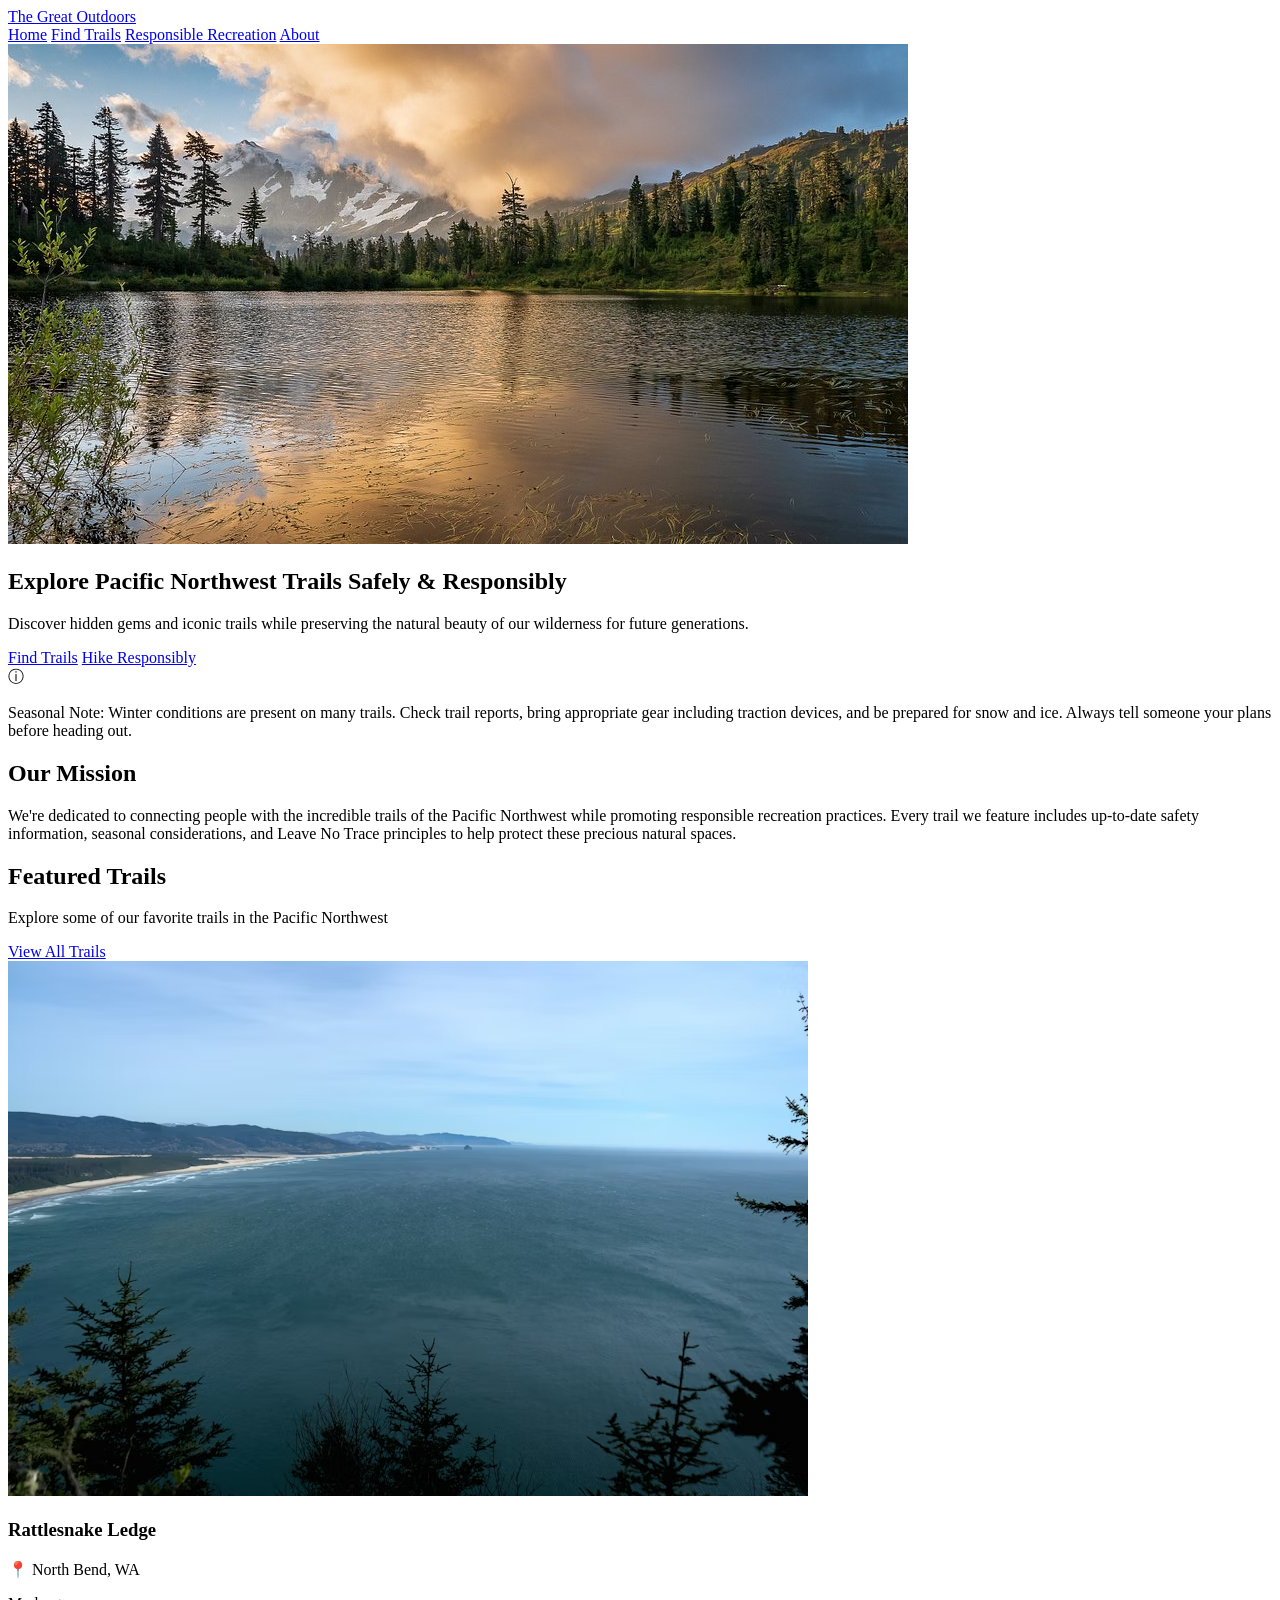
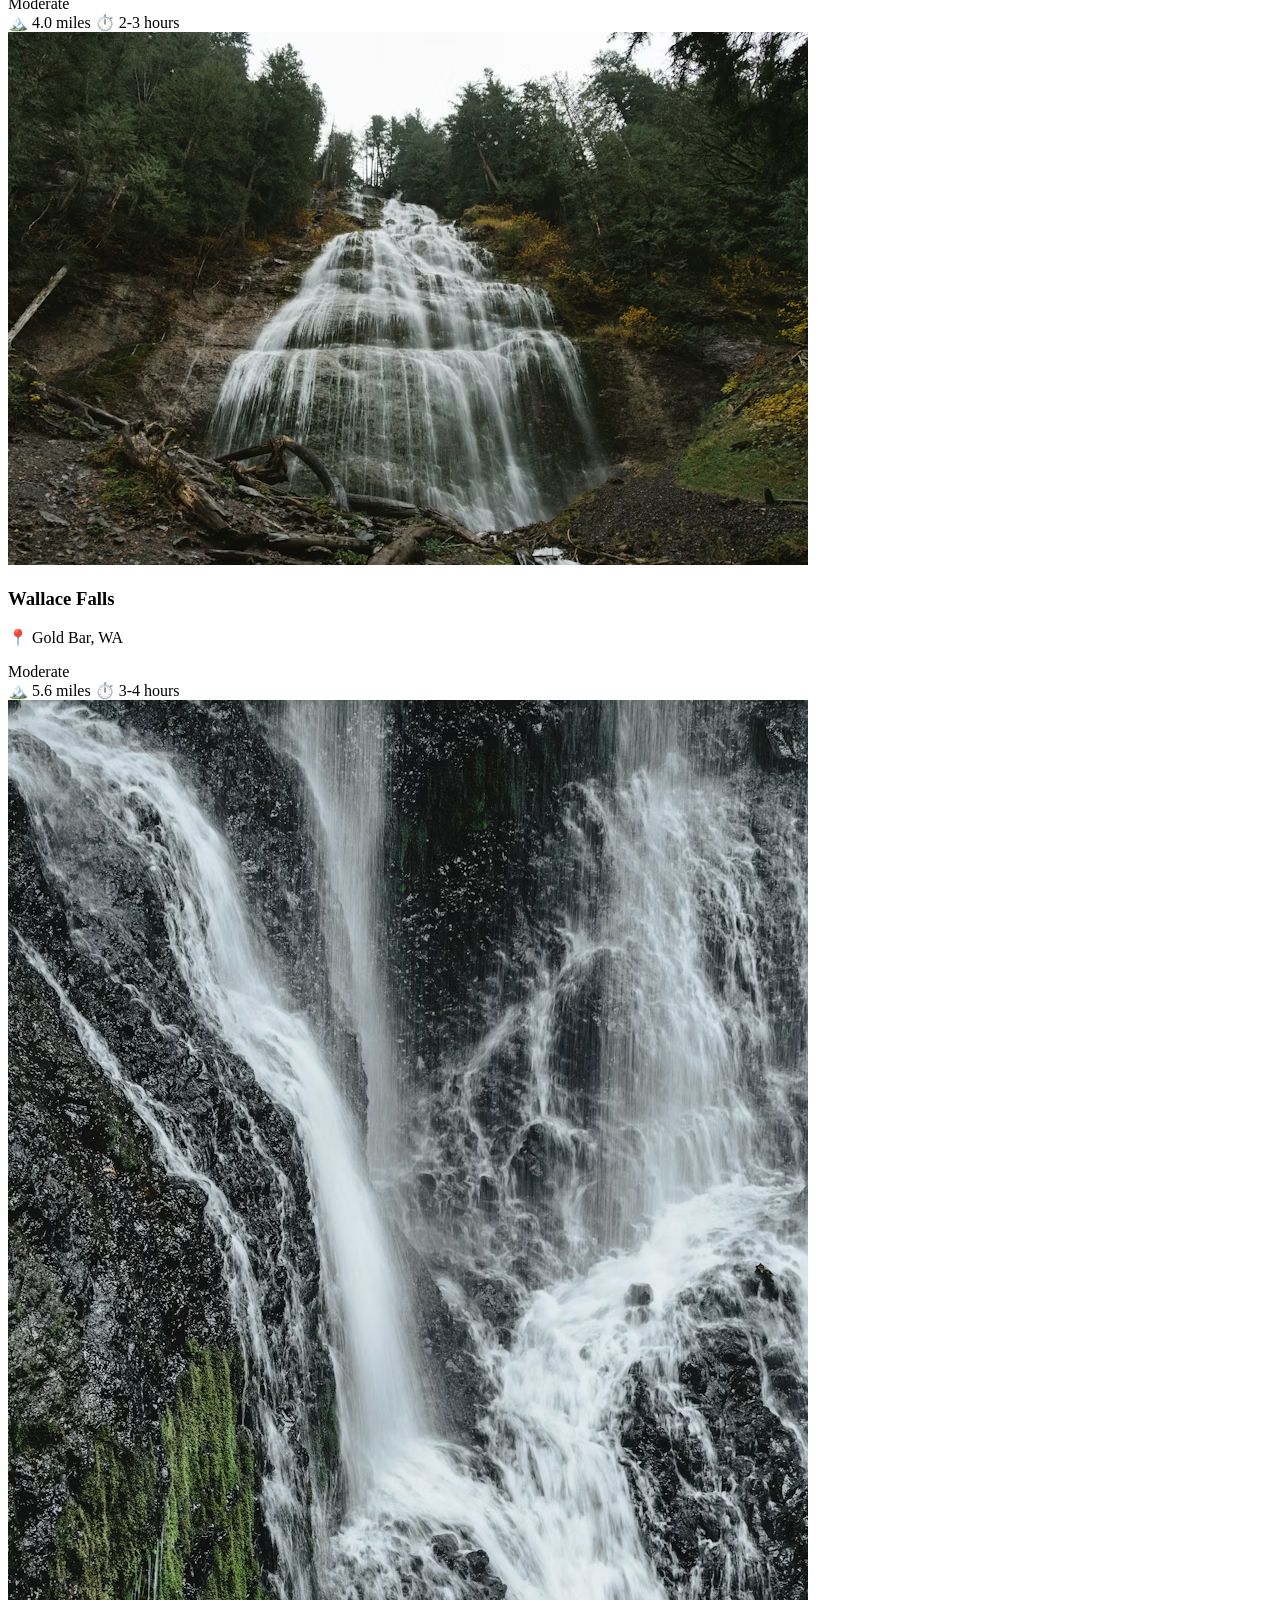
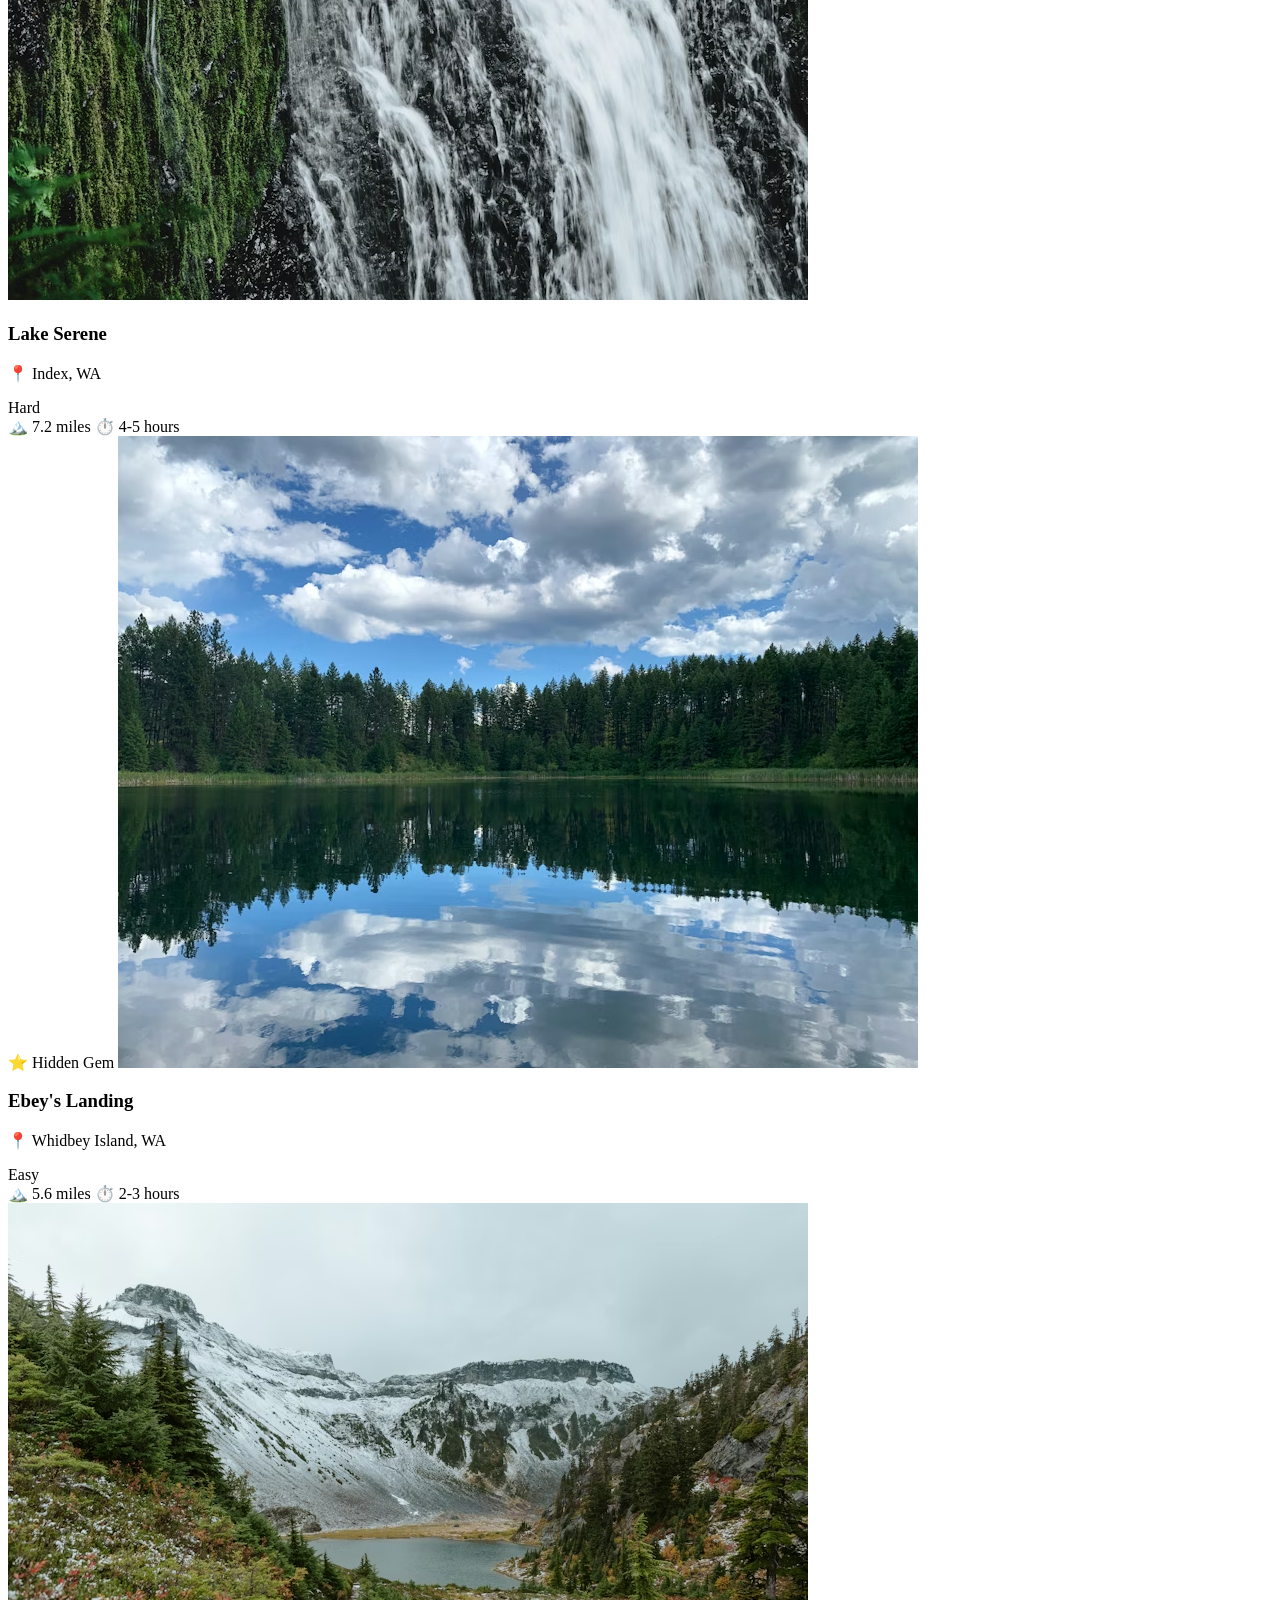
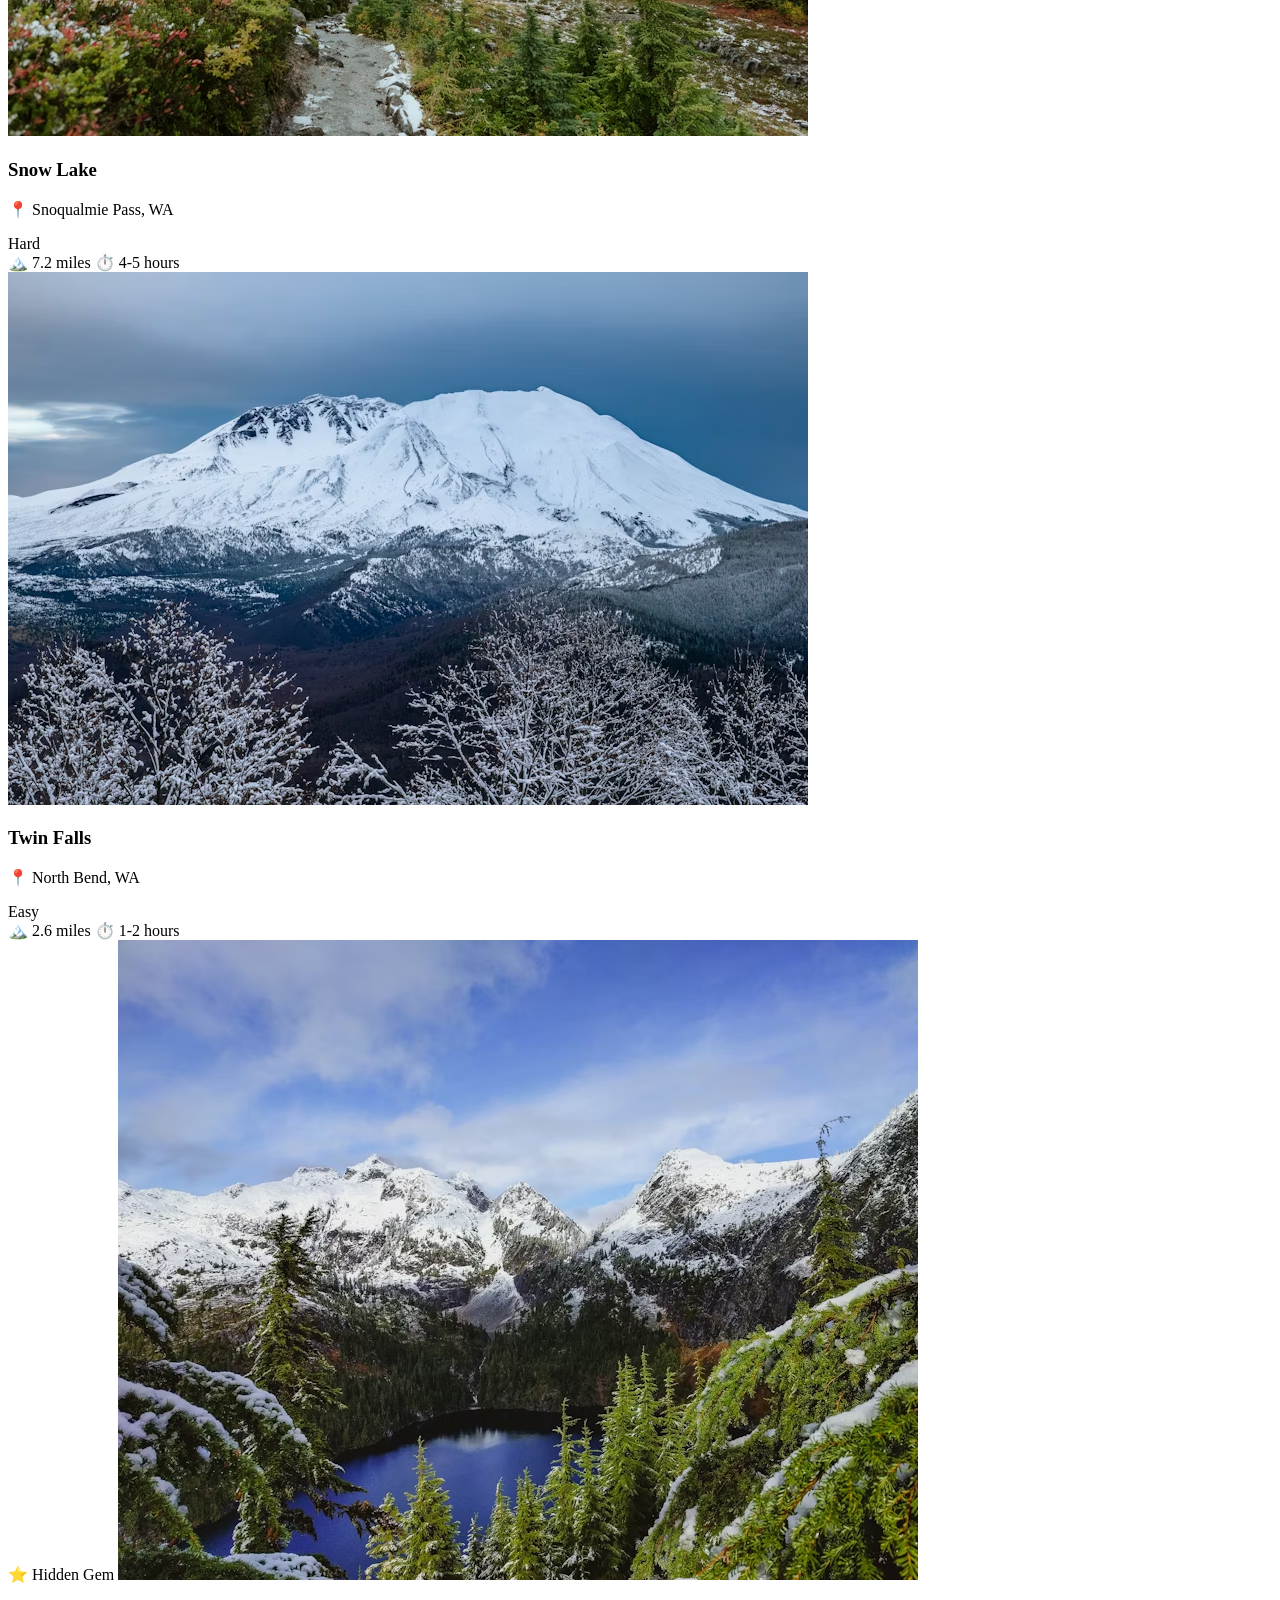
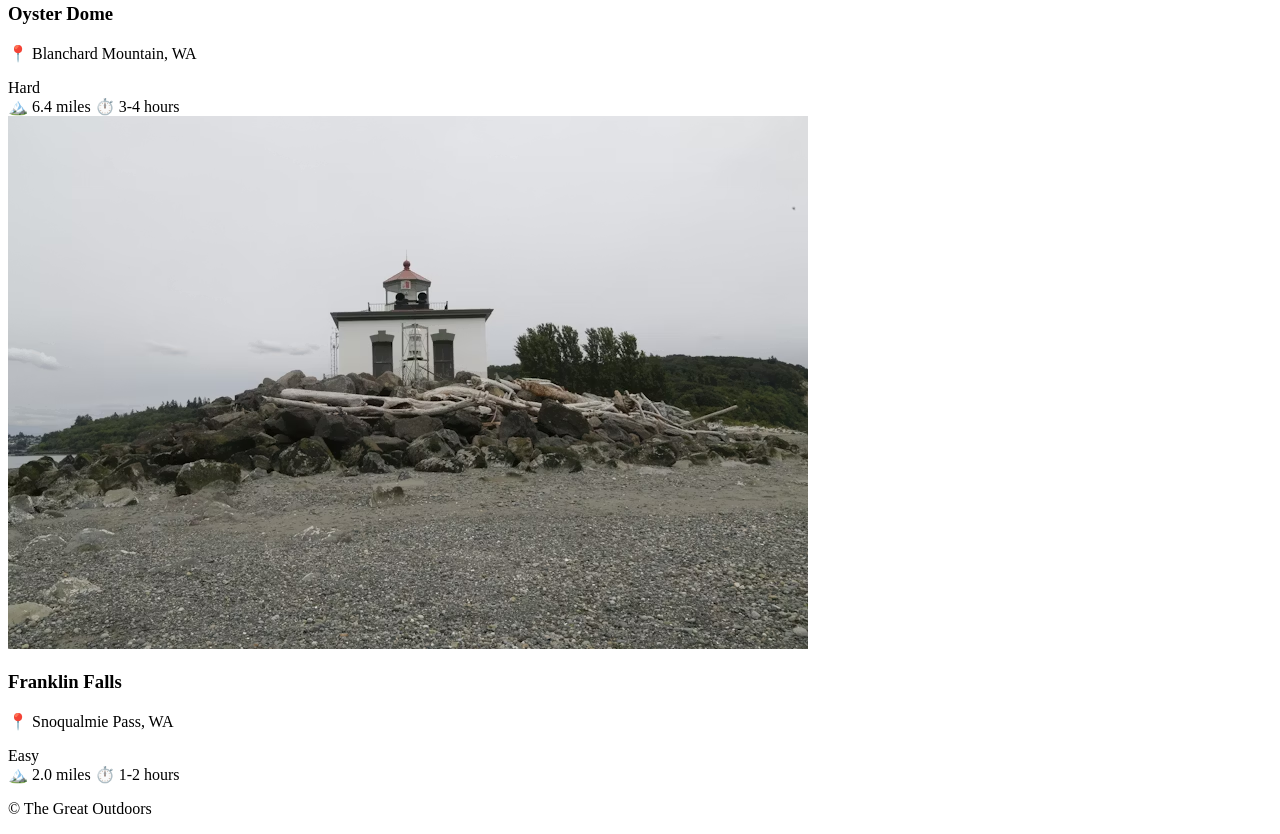
==== index.html @ 2a5690db "Remove code, Update html,  and add trail images" ====
<!DOCTYPE html>
<html lang="en">
<head>
  <meta charset="UTF-8">
  <meta name="viewport" content="width=device-width, initial-scale=1.0">
  <title>The Great Outdoors</title>
  <link rel="stylesheet" href="styles.css">
</head>
<body>

<header class="site-header">
  <div class="header-inner">
    <a class="brand" href="index.html">The Great Outdoors</a>
    <nav class="nav">
      <a href="index.html">Home</a>
      <a href="pages/trails.html">Find Trails</a>
      <a href="pages/responsible.html">Responsible Recreation</a>
      <a href="pages/about.html">About</a>
    </nav>
  </div>
</header>

<section class="hero">
  <img src="images/hero-hiking2.jpg" alt="Mountain trail" class="hero-img">
  <div class="hero-text">
    <h1>Explore Pacific Northwest Trails Safely & Responsibly</h1>
    <p>Discover hidden gems and iconic trails while preserving the natural beauty of our wilderness for future generations.</p>
  </div>
  <div class="hero-buttons">
    <a href="pages/trails.html" class="btn">Find Trails</a>
    <a href="pages/responsible.html" class="btn-link">Hike Responsibly</a>
  </div>
</section>

<div class="seasonal-note">
  <span class="note-icon">&#9432;</span>
  <p><span class="note-label">Seasonal Note:</span> Winter conditions are present on many trails. Check trail reports, bring appropriate gear including traction devices, and be prepared for snow and ice. Always tell someone your plans before heading out.</p>
</div>

<main class="container">
  <h2>Our Mission</h2>
  <p>We're dedicated to connecting people with the incredible trails of the Pacific Northwest while promoting responsible recreation practices. Every trail we feature includes up-to-date safety information, seasonal considerations, and Leave No Trace principles to help protect these precious natural spaces.</p>

  <h2>Featured Trails</h2>
  <p>Explore some of our favorite trails in the Pacific Northwest</p>
  <a href="pages/trails.html" class="btn">View All Trails</a>

  <div class="trail-cards">
    <div class="trail-card">
      <a href="pages/trail-detail.html">
        <img src="images/trail-1.jpg" alt="Rattlesnake Ledge">
      </a>
      <div class="trail-info">
        <h3>Rattlesnake Ledge</h3>
        <p class="location">📍 North Bend, WA</p>
        <span class="difficulty moderate">Moderate</span>
        <div class="trail-stats">
          <span>🏔️ 4.0 miles</span>
          <span>⏱️ 2-3 hours</span>
        </div>
      </div>
    </div>
    <div class="trail-card">
      <a href="pages/trail-detail.html">
        <img src="images/trail-2.jpg" alt="Wallace Falls">
      </a>
      <div class="trail-info">
        <h3>Wallace Falls</h3>
        <p class="location">📍 Gold Bar, WA</p>
        <span class="difficulty moderate">Moderate</span>
        <div class="trail-stats">
          <span>🏔️ 5.6 miles</span>
          <span>⏱️ 3-4 hours</span>
        </div>
      </div>
    </div>
    <div class="trail-card">
      <a href="pages/trail-detail.html">
        <img src="images/trail-3.jpg" alt="Lake Serene">
      </a>
      <div class="trail-info">
        <h3>Lake Serene</h3>
        <p class="location">📍 Index, WA</p>
        <span class="difficulty hard">Hard</span>
        <div class="trail-stats">
          <span>🏔️ 7.2 miles</span>
          <span>⏱️ 4-5 hours</span>
        </div>
      </div>
    </div>
    <div class="trail-card">
      <span class="badge">⭐ Hidden Gem</span>
      <a href="pages/trail-detail.html">
        <img src="images/trail-4.jpg" alt="Ebey's Landing">
      </a>
      <div class="trail-info">
        <h3>Ebey's Landing</h3>
        <p class="location">📍 Whidbey Island, WA</p>
        <span class="difficulty easy">Easy</span>
        <div class="trail-stats">
          <span>🏔️ 5.6 miles</span>
          <span>⏱️ 2-3 hours</span>
        </div>
      </div>
    </div>
    <div class="trail-card">
      <a href="pages/trail-detail.html">
        <img src="images/trail-5.jpg" alt="Snow Lake">
      </a>
      <div class="trail-info">
        <h3>Snow Lake</h3>
        <p class="location">📍 Snoqualmie Pass, WA</p>
        <span class="difficulty hard">Hard</span>
        <div class="trail-stats">
          <span>🏔️ 7.2 miles</span>
          <span>⏱️ 4-5 hours</span>
        </div>
      </div>
    </div>
    <div class="trail-card">
      <a href="pages/trail-detail.html">
        <img src="images/trail-6.jpg" alt="Twin Falls">
      </a>
      <div class="trail-info">
        <h3>Twin Falls</h3>
        <p class="location">📍 North Bend, WA</p>
        <span class="difficulty easy">Easy</span>
        <div class="trail-stats">
          <span>🏔️ 2.6 miles</span>
          <span>⏱️ 1-2 hours</span>
        </div>
      </div>
    </div>
    <div class="trail-card">
      <span class="badge">⭐ Hidden Gem</span>
      <a href="pages/trail-detail.html">
        <img src="images/trail-7.jpg" alt="Oyster Dome">
      </a>
      <div class="trail-info">
        <h3>Oyster Dome</h3>
        <p class="location">📍 Blanchard Mountain, WA</p>
        <span class="difficulty hard">Hard</span>
        <div class="trail-stats">
          <span>🏔️ 6.4 miles</span>
          <span>⏱️ 3-4 hours</span>
        </div>
      </div>
    </div>
    <div class="trail-card">
      <a href="pages/trail-detail.html">
        <img src="images/trail-8.jpg" alt="Franklin Falls">
      </a>
      <div class="trail-info">
        <h3>Franklin Falls</h3>
        <p class="location">📍 Snoqualmie Pass, WA</p>
        <span class="difficulty easy">Easy</span>
        <div class="trail-stats">
          <span>🏔️ 2.0 miles</span>
          <span>⏱️ 1-2 hours</span>
        </div>
      </div>
    </div>
  </div>
</main>

<footer class="footer">
  <p>© The Great Outdoors</p>
</footer>

<script src="script.js"></script>
</body>
</html>
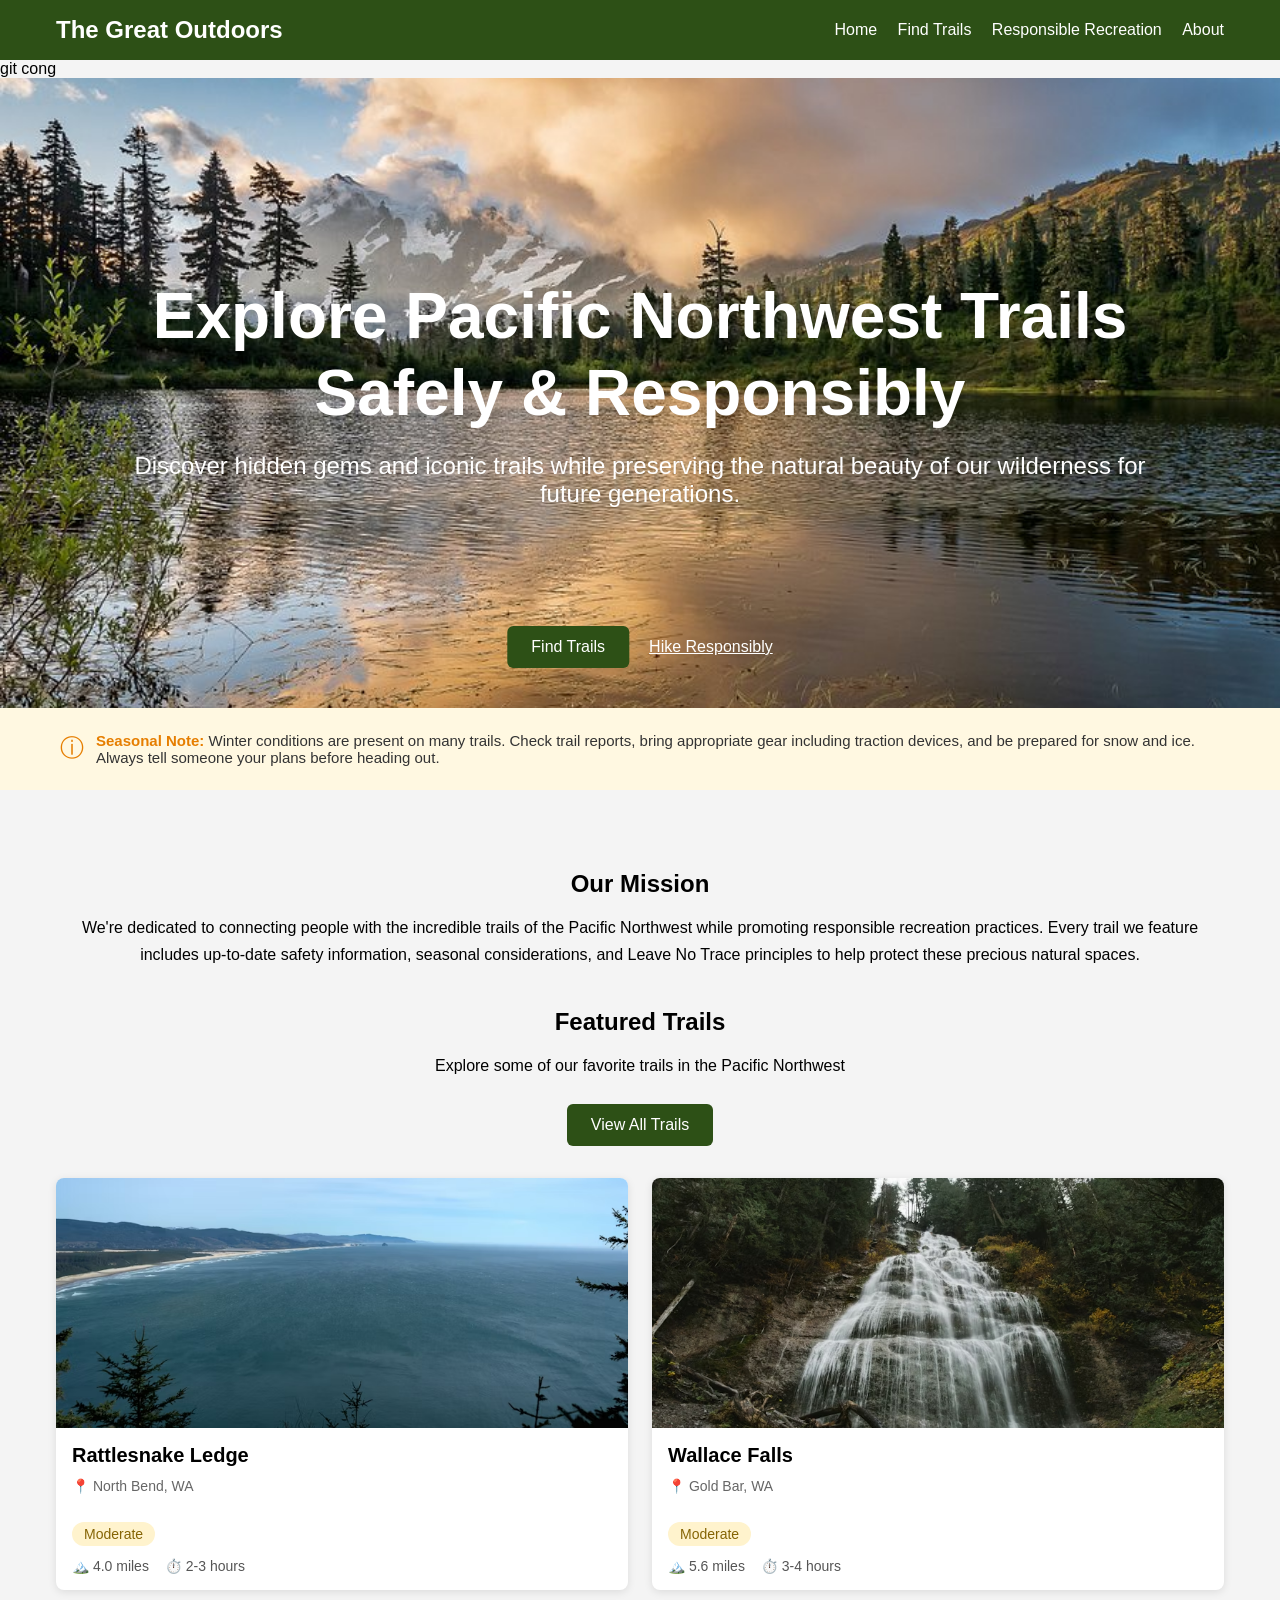
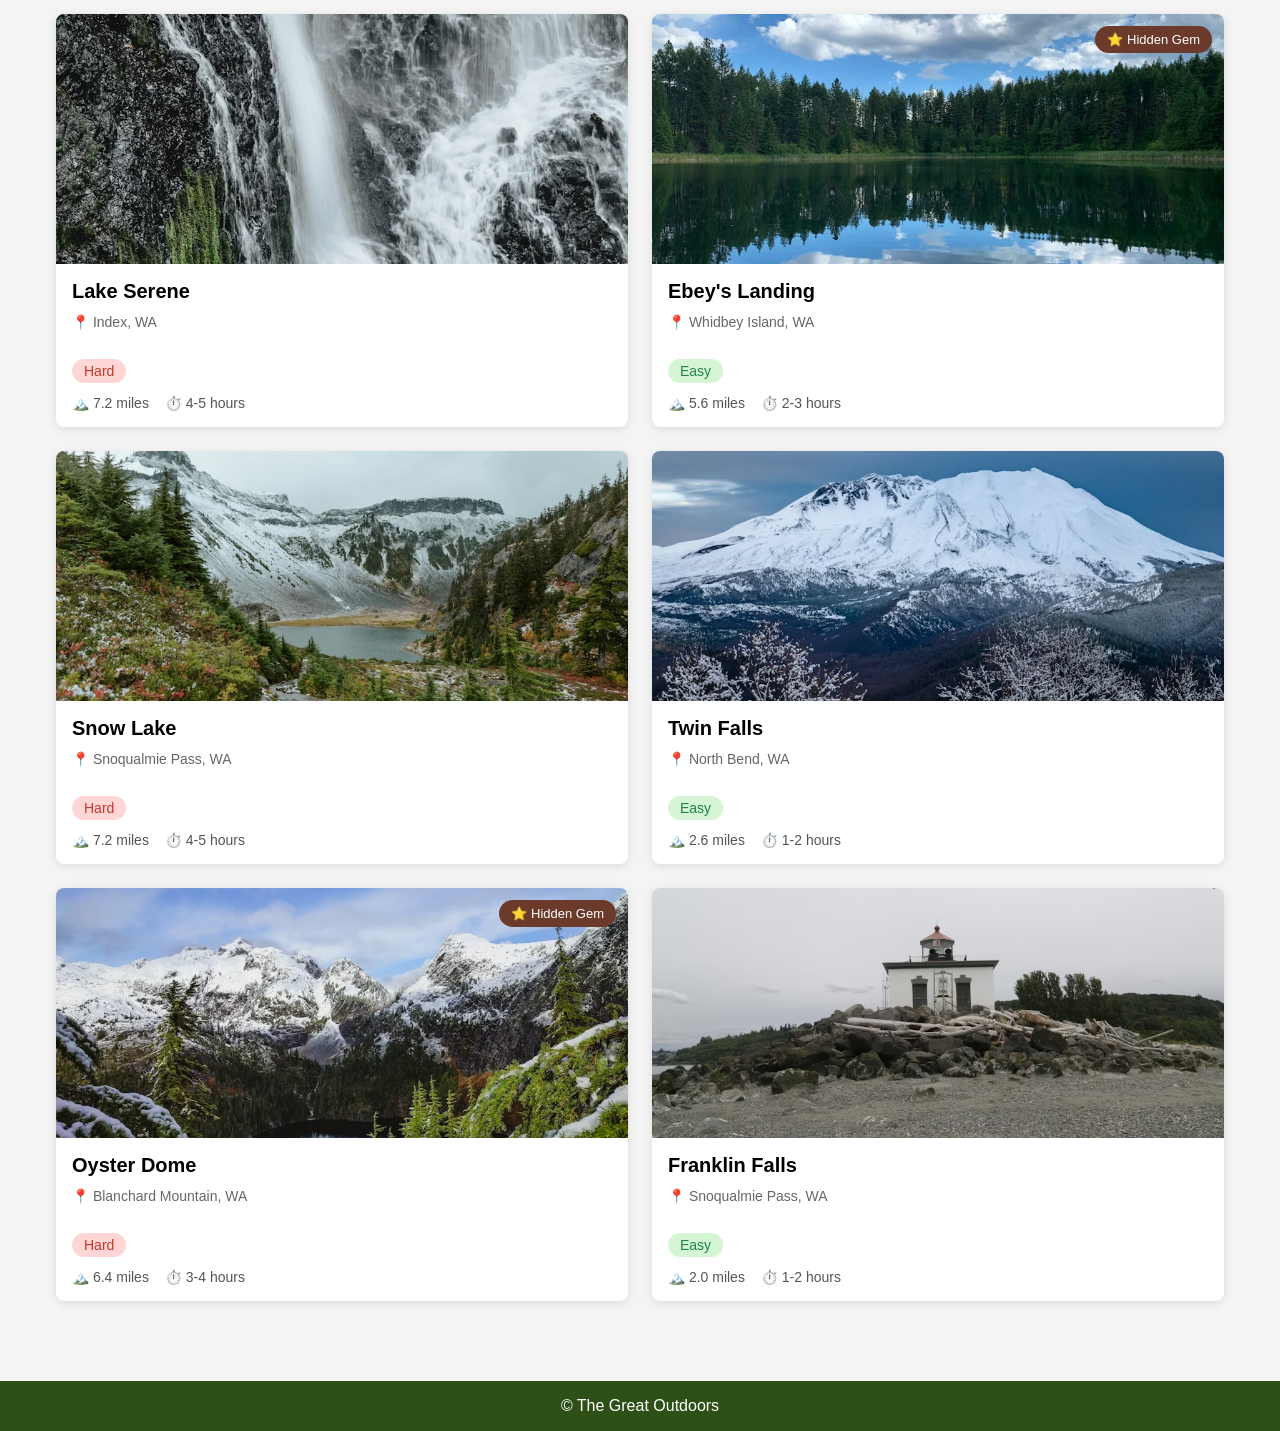
==== commit b94e4cd7: "js file and css" ====
--- a/index.html
+++ b/index.html
@@ -18,7 +18,7 @@
       <a href="pages/about.html">About</a>
     </nav>
   </div>
-</header>
+</header>git cong
 
 <section class="hero">
   <img src="images/hero-hiking2.jpg" alt="Mountain trail" class="hero-img">
--- a/styles.css
+++ b/styles.css
@@ -0,0 +1,235 @@
+* {
+  margin: 0;
+  padding: 0;
+  box-sizing: border-box;
+}
+
+body {
+  font-family: Arial, sans-serif;
+  background: #f4f4f4;
+}
+
+/* HEADER */
+.site-header {
+  background: #2d5016;
+  color: white;
+}
+
+.header-inner {
+  max-width: 1200px;
+  margin: auto;
+  padding: 16px;
+  display: flex;
+  justify-content: space-between;
+  align-items: center;
+}
+
+.brand {
+  color: white;
+  text-decoration: none;
+  font-size: 24px;
+  font-weight: bold;
+}
+
+.nav a {
+  color: white;
+  text-decoration: none;
+  margin-left: 16px;
+}
+
+/* HERO */
+.hero {
+  position: relative;
+  height: 70vh;
+}
+
+.hero-img {
+  width: 100%;
+  height: 100%;
+  object-fit: cover;
+}
+
+.hero-text {
+  position: absolute;
+  top: 50%;
+  left: 50%;
+  transform: translate(-50%, -50%);
+  color: white;
+  text-align: center;
+  width: 80%;
+}
+
+.hero-text h1 {
+  font-size: 64px;
+  font-weight: bold;
+  color: white;
+  margin-bottom: 20px;
+  line-height: 1.2;
+}
+
+.hero-text p {
+  font-size: 24px;
+  color: white;
+}
+
+.hero-buttons {
+  position: absolute;
+  bottom: 40px;
+  left: 50%;
+  transform: translateX(-50%);
+  display: flex;
+  gap: 20px;
+  align-items: center;
+}
+
+/* BUTTONS */
+.btn {
+  display: inline-block;
+  background: #2d5016;
+  color: white;
+  padding: 12px 24px;
+  border-radius: 6px;
+  text-decoration: none;
+  font-size: 16px;
+}
+
+.btn-link {
+  color: white;
+  text-decoration: underline;
+  font-size: 16px;
+}
+
+/* SEASONAL NOTE */
+.seasonal-note {
+  background: #fff8e1;
+  padding: 24px 60px;
+  font-size: 15px;
+  color: #333;
+  display: flex;
+  align-items: flex-start;
+  gap: 12px;
+  width: 100%;
+}
+
+.note-icon {
+  font-size: 24px;
+  color: #e67e00;
+}
+
+.note-label {
+  font-weight: bold;
+  color: #e67e00;
+}
+
+/* CONTENT */
+.container {
+  max-width: 1200px;
+  margin: auto;
+  padding: 40px 16px;
+  text-align: center;
+}
+
+.container h2 {
+  margin-top: 40px;
+  margin-bottom: 16px;
+}
+
+.container p {
+  margin-bottom: 24px;
+  line-height: 1.7;
+}
+
+/* TRAIL CARDS */
+.trail-cards {
+  display: grid;
+  grid-template-columns: 1fr 1fr;
+  gap: 24px;
+  margin-top: 32px;
+}
+
+.trail-card {
+  position: relative;
+  background: white;
+  border-radius: 8px;
+  overflow: hidden;
+  box-shadow: 0 2px 8px rgba(0,0,0,0.1);
+}
+
+.trail-card a {
+  text-decoration: none;
+  color: inherit;
+}
+
+.trail-card img {
+  width: 100%;
+  height: 250px;
+  object-fit: cover;
+  display: block;
+}
+
+.trail-info {
+  padding: 16px;
+  text-align: left;
+}
+
+.trail-info h3 {
+  font-size: 20px;
+  margin-bottom: 8px;
+}
+
+.location {
+  color: #666;
+  margin-bottom: 8px;
+  font-size: 14px;
+}
+
+.difficulty {
+  display: inline-block;
+  padding: 4px 12px;
+  border-radius: 20px;
+  font-size: 14px;
+}
+
+.difficulty.moderate {
+  background: #fff3cd;
+  color: #856404;
+}
+
+.difficulty.hard {
+  background: #ffd5d5;
+  color: #c0392b;
+}
+
+.difficulty.easy {
+  background: #d5f5d5;
+  color: #1e8449;
+}
+
+.trail-stats {
+  display: flex;
+  gap: 16px;
+  margin-top: 12px;
+  color: #555;
+  font-size: 14px;
+}
+
+.badge {
+  position: absolute;
+  top: 12px;
+  right: 12px;
+  background: #6b3a2a;
+  color: white;
+  padding: 6px 12px;
+  border-radius: 20px;
+  font-size: 13px;
+  z-index: 1;
+}
+
+/* FOOTER */
+.footer {
+  background: #2d5016;
+  color: white;
+  text-align: center;
+  padding: 16px;
+  margin-top: 40px;
+}
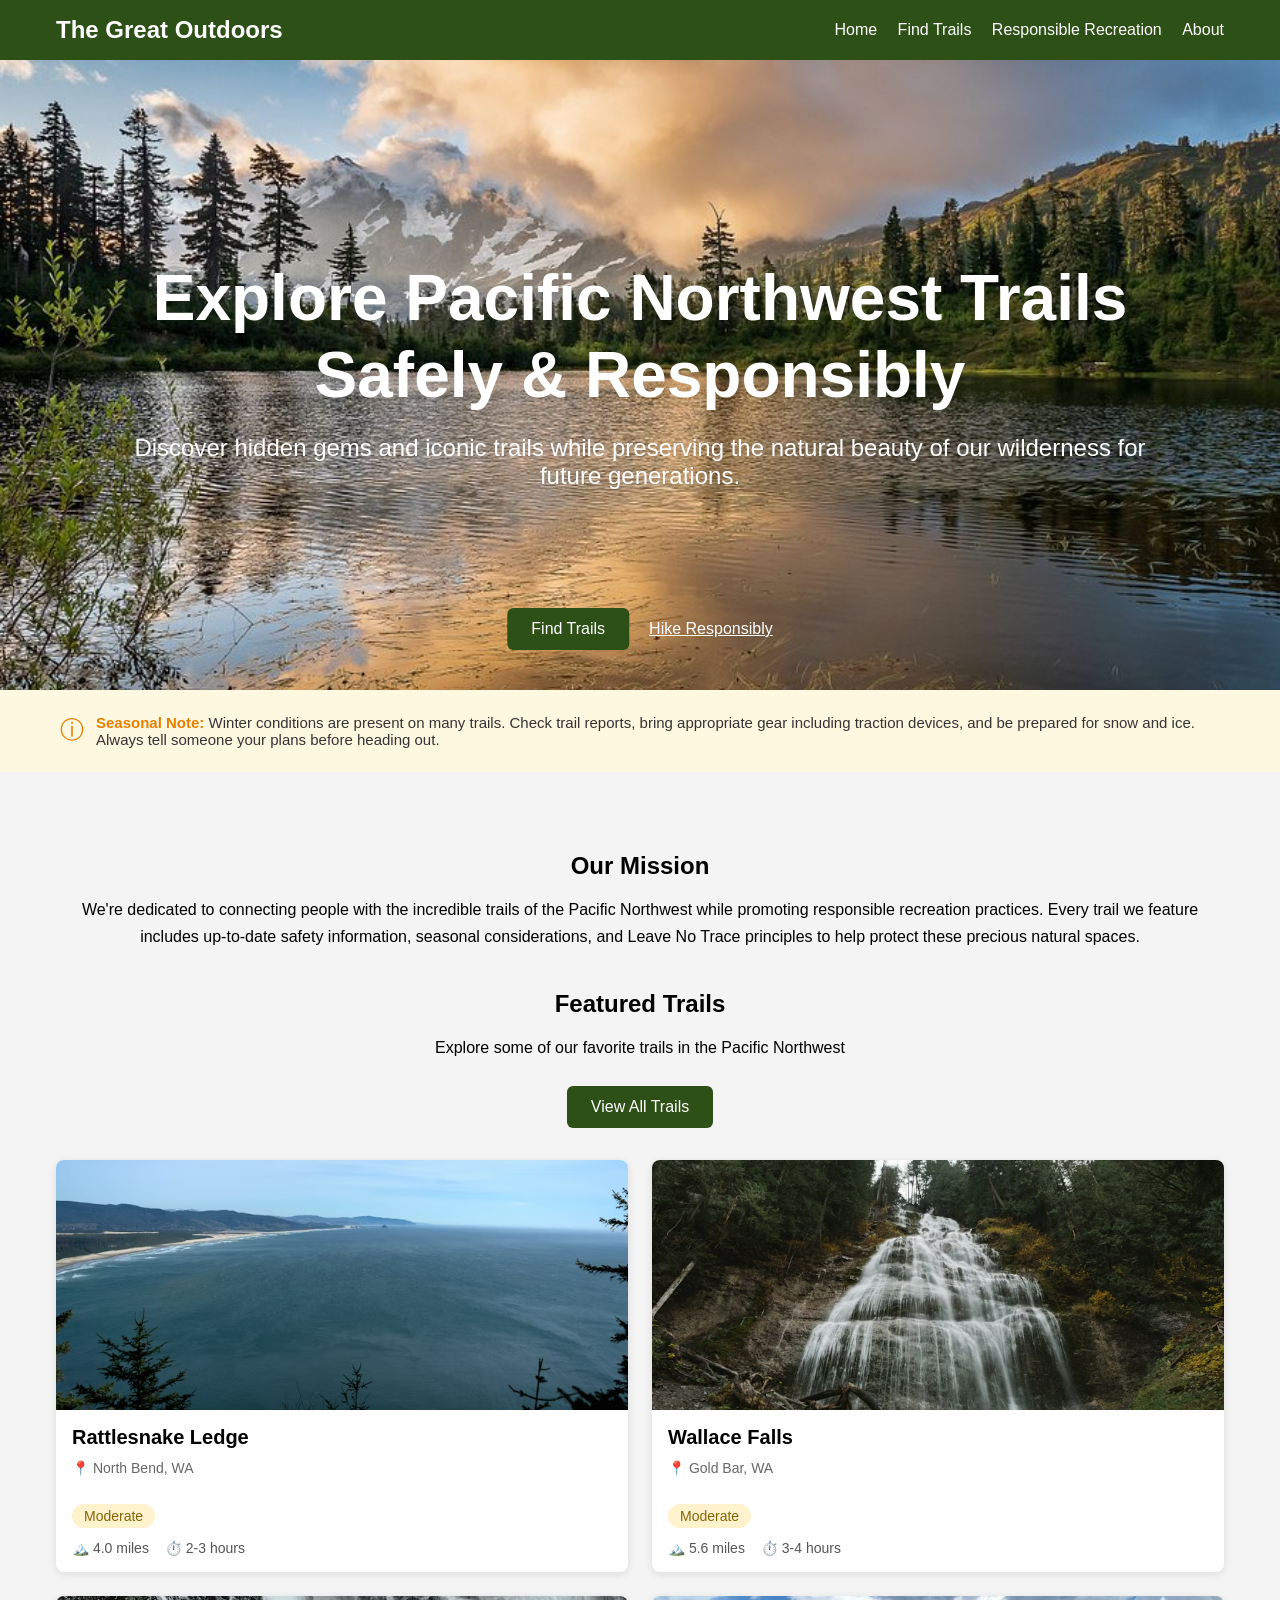
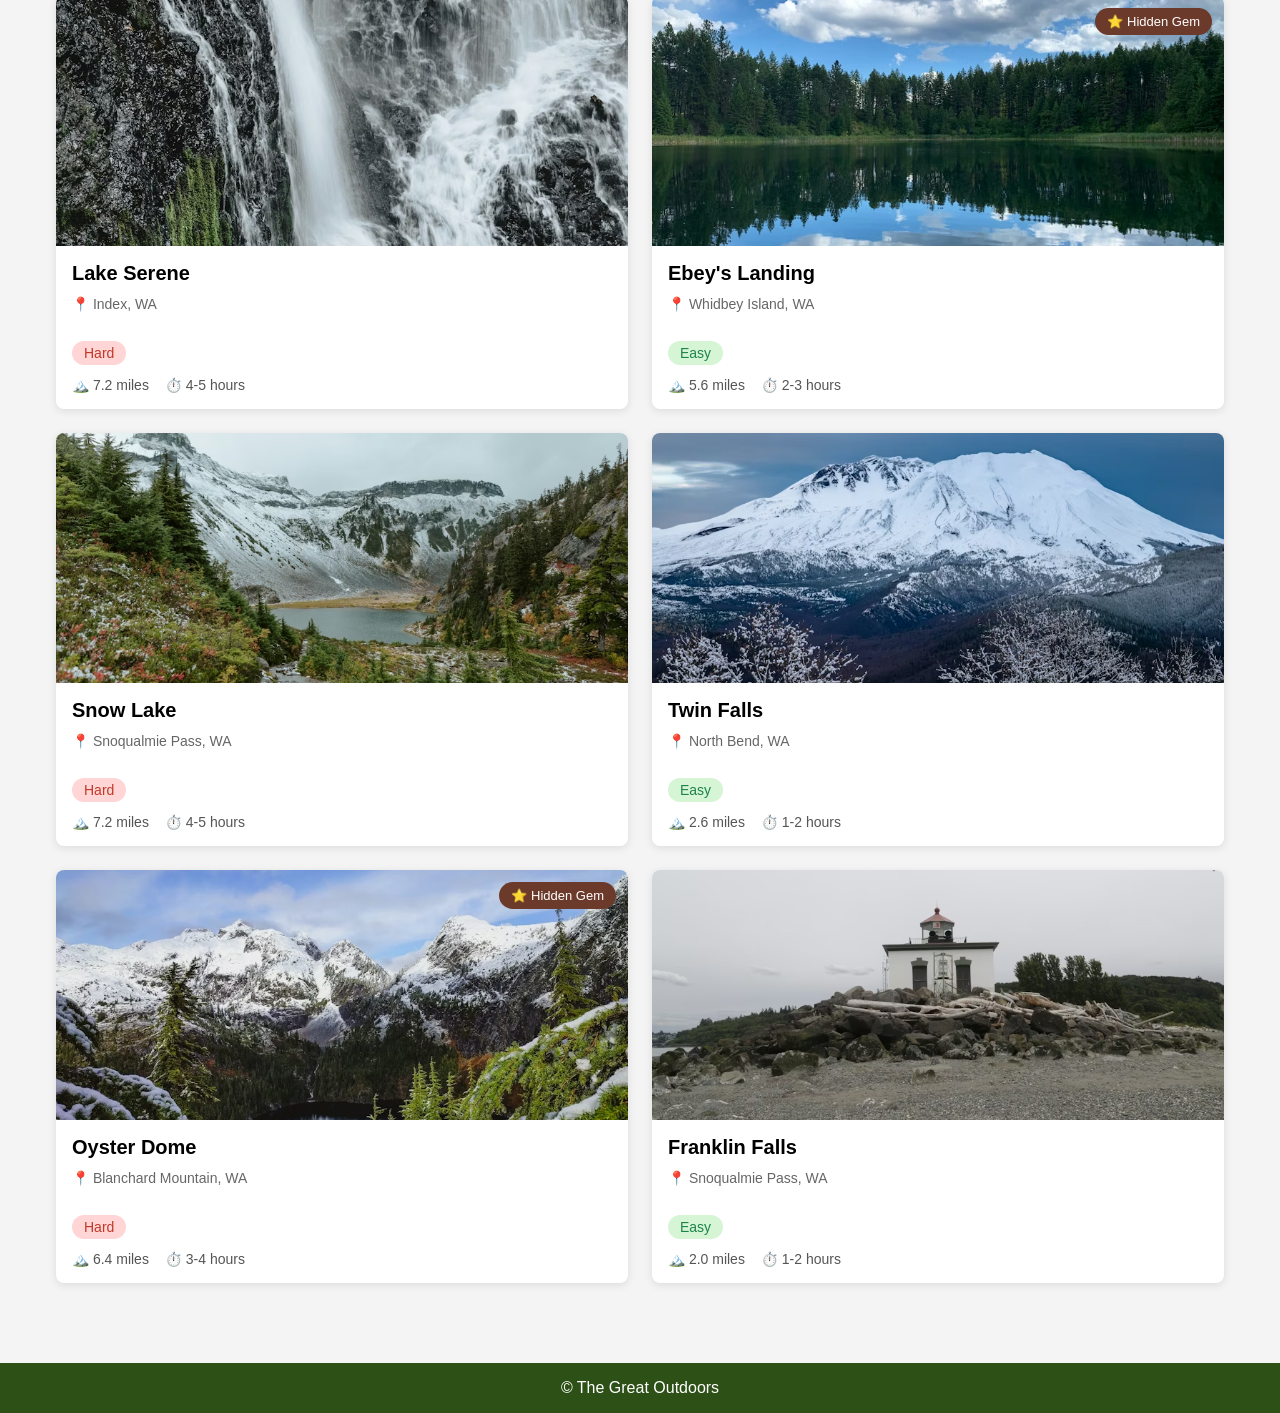
==== commit dd48a8da: "updated pages and css" ====
--- a/index.html
+++ b/index.html
@@ -18,7 +18,7 @@
       <a href="pages/about.html">About</a>
     </nav>
   </div>
-</header>git cong
+</header>
 
 <section class="hero">
   <img src="images/hero-hiking2.jpg" alt="Mountain trail" class="hero-img">
@@ -47,7 +47,7 @@
 
   <div class="trail-cards">
     <div class="trail-card">
-      <a href="pages/trail-detail.html">
+      <a href="pages/trail-detail.html?trail=rattlesnake">
         <img src="images/trail-1.jpg" alt="Rattlesnake Ledge">
       </a>
       <div class="trail-info">
@@ -61,7 +61,7 @@
       </div>
     </div>
     <div class="trail-card">
-      <a href="pages/trail-detail.html">
+      <a href="pages/trail-detail.html?trail=wallace">
         <img src="images/trail-2.jpg" alt="Wallace Falls">
       </a>
       <div class="trail-info">
@@ -75,7 +75,7 @@
       </div>
     </div>
     <div class="trail-card">
-      <a href="pages/trail-detail.html">
+      <a href="pages/trail-detail.html?trail=lakeserene">
         <img src="images/trail-3.jpg" alt="Lake Serene">
       </a>
       <div class="trail-info">
@@ -90,7 +90,7 @@
     </div>
     <div class="trail-card">
       <span class="badge">⭐ Hidden Gem</span>
-      <a href="pages/trail-detail.html">
+      <a href="pages/trail-detail.html?trail=ebeys">
         <img src="images/trail-4.jpg" alt="Ebey's Landing">
       </a>
       <div class="trail-info">
@@ -104,7 +104,7 @@
       </div>
     </div>
     <div class="trail-card">
-      <a href="pages/trail-detail.html">
+      <a href="pages/trail-detail.html?trail=snowlake">
         <img src="images/trail-5.jpg" alt="Snow Lake">
       </a>
       <div class="trail-info">
@@ -118,7 +118,7 @@
       </div>
     </div>
     <div class="trail-card">
-      <a href="pages/trail-detail.html">
+      <a href="pages/trail-detail.html?trail=twinfalls">
         <img src="images/trail-6.jpg" alt="Twin Falls">
       </a>
       <div class="trail-info">
@@ -133,7 +133,7 @@
     </div>
     <div class="trail-card">
       <span class="badge">⭐ Hidden Gem</span>
-      <a href="pages/trail-detail.html">
+      <a href="pages/trail-detail.html?trail=oysterdome">
         <img src="images/trail-7.jpg" alt="Oyster Dome">
       </a>
       <div class="trail-info">
@@ -147,7 +147,7 @@
       </div>
     </div>
     <div class="trail-card">
-      <a href="pages/trail-detail.html">
+      <a href="pages/trail-detail.html?trail=franklinfalls">
         <img src="images/trail-8.jpg" alt="Franklin Falls">
       </a>
       <div class="trail-info">
--- a/styles.css
+++ b/styles.css
@@ -121,7 +121,7 @@
   color: #e67e00;
 }
 
-/* CONTENT */
+/* CONTAINER */
 .container {
   max-width: 1200px;
   margin: auto;
@@ -232,4 +232,228 @@
   text-align: center;
   padding: 16px;
   margin-top: 40px;
+}
+
+/* TRAIL DETAIL PAGE */
+.trail-hero {
+  position: relative;
+  height: 60vh;
+  width: 100%;
+}
+
+.trail-hero-img {
+  width: 100%;
+  height: 100%;
+  object-fit: cover;
+  display: block;
+}
+
+.trail-hero-text {
+  position: absolute;
+  bottom: 40px;
+  left: 40px;
+  color: white;
+}
+
+.back-link {
+  color: white;
+  text-decoration: none;
+  display: block;
+  margin-bottom: 12px;
+  font-size: 16px;
+}
+
+.trail-hero-text h1 {
+  font-size: 48px;
+  font-weight: bold;
+  margin-bottom: 12px;
+  color: white;
+}
+
+.trail-stats-bar {
+  display: flex;
+  flex-direction: row;
+  justify-content: space-between;
+  padding: 32px 0;
+  border-bottom: 1px solid #ddd;
+  margin-bottom: 32px;
+}
+
+.stat {
+  display: flex;
+  flex-direction: row;
+  align-items: center;
+  gap: 12px;
+}
+
+.stat-icon {
+  font-size: 28px;
+}
+
+.stat-text {
+  display: flex;
+  flex-direction: column;
+}
+
+.stat-label {
+  color: #666;
+  font-size: 14px;
+  margin-bottom: 4px;
+}
+
+.stat-value {
+  font-size: 16px;
+  font-weight: bold;
+  color: #333;
+}
+
+.trail-about {
+  padding: 32px 0;
+  text-align: left;
+}
+
+.trail-about h2 {
+  font-size: 24px;
+  margin-bottom: 16px;
+}
+
+.safety-notes {
+  background: #fff8e1;
+  border: 1px solid #f5a623;
+  border-radius: 8px;
+  padding: 20px 24px;
+  text-align: left;
+  margin-bottom: 40px;
+}
+
+.safety-title {
+  font-weight: bold;
+  color: #e67e00;
+  margin-bottom: 8px;
+  font-size: 16px;
+}
+
+/* PAGES HERO */
+.page-hero {
+  background: #2d5016;
+  color: white;
+  padding: 60px 16px;
+  text-align: center;
+}
+
+.page-hero h1 {
+  font-size: 48px;
+  margin-bottom: 12px;
+}
+
+.page-hero p {
+  font-size: 18px;
+  opacity: 0.9;
+}
+
+/* SEASONAL INFO */
+.seasonal-info {
+  background: #e8f4fd;
+  border: 1px solid #90caf9;
+  border-radius: 8px;
+  padding: 20px 24px;
+  text-align: left;
+  margin-top: 24px;
+  margin-bottom: 24px;
+}
+
+.seasonal-title {
+  font-weight: bold;
+  color: #1565c0;
+  margin-bottom: 8px;
+  font-size: 16px;
+}
+
+/* LEAVE NO TRACE */
+.leave-no-trace {
+  background: #f0f7f0;
+  border: 1px solid #a5d6a7;
+  border-radius: 8px;
+  padding: 20px 24px;
+  text-align: left;
+  margin-bottom: 24px;
+}
+
+.lnt-title {
+  font-weight: bold;
+  color: #2e7d32;
+  margin-bottom: 8px;
+  font-size: 16px;
+}
+
+/* RECENT REVIEWS */
+.recent-reviews {
+  padding: 32px 0;
+  text-align: left;
+  border-top: 1px solid #ddd;
+}
+
+.recent-reviews h2 {
+  font-size: 24px;
+  margin-bottom: 16px;
+}
+
+.reviews-empty {
+  color: #888;
+  font-style: italic;
+}
+
+/* TRAILS PAGE */
+.trails-heading {
+  font-size: 36px;
+  margin-bottom: 12px;
+  text-align: left;
+  margin-top: 40px;
+}
+
+.trails-subheading {
+  font-size: 16px;
+  color: #555;
+  text-align: left;
+  margin-bottom: 24px;
+}
+
+.filters {
+  display: flex;
+  align-items: center;
+  gap: 12px;
+  padding: 16px;
+  border: 1px solid #ddd;
+  border-radius: 8px;
+  margin-bottom: 32px;
+  background: white;
+}
+
+.filter-label {
+  color: #555;
+  font-size: 15px;
+}
+
+.filter-btn {
+  padding: 8px 18px;
+  border-radius: 20px;
+  border: 1px solid #ddd;
+  background: white;
+  cursor: pointer;
+  font-size: 14px;
+  color: #333;
+}
+
+.filter-btn.active {
+  background: #2d5016;
+  color: white;
+  border-color: #2d5016;
+}
+
+.filter-btn:hover {
+  background: #f0f0f0;
+}
+
+.filter-btn.active:hover {
+  background: #2d5016;
 }
